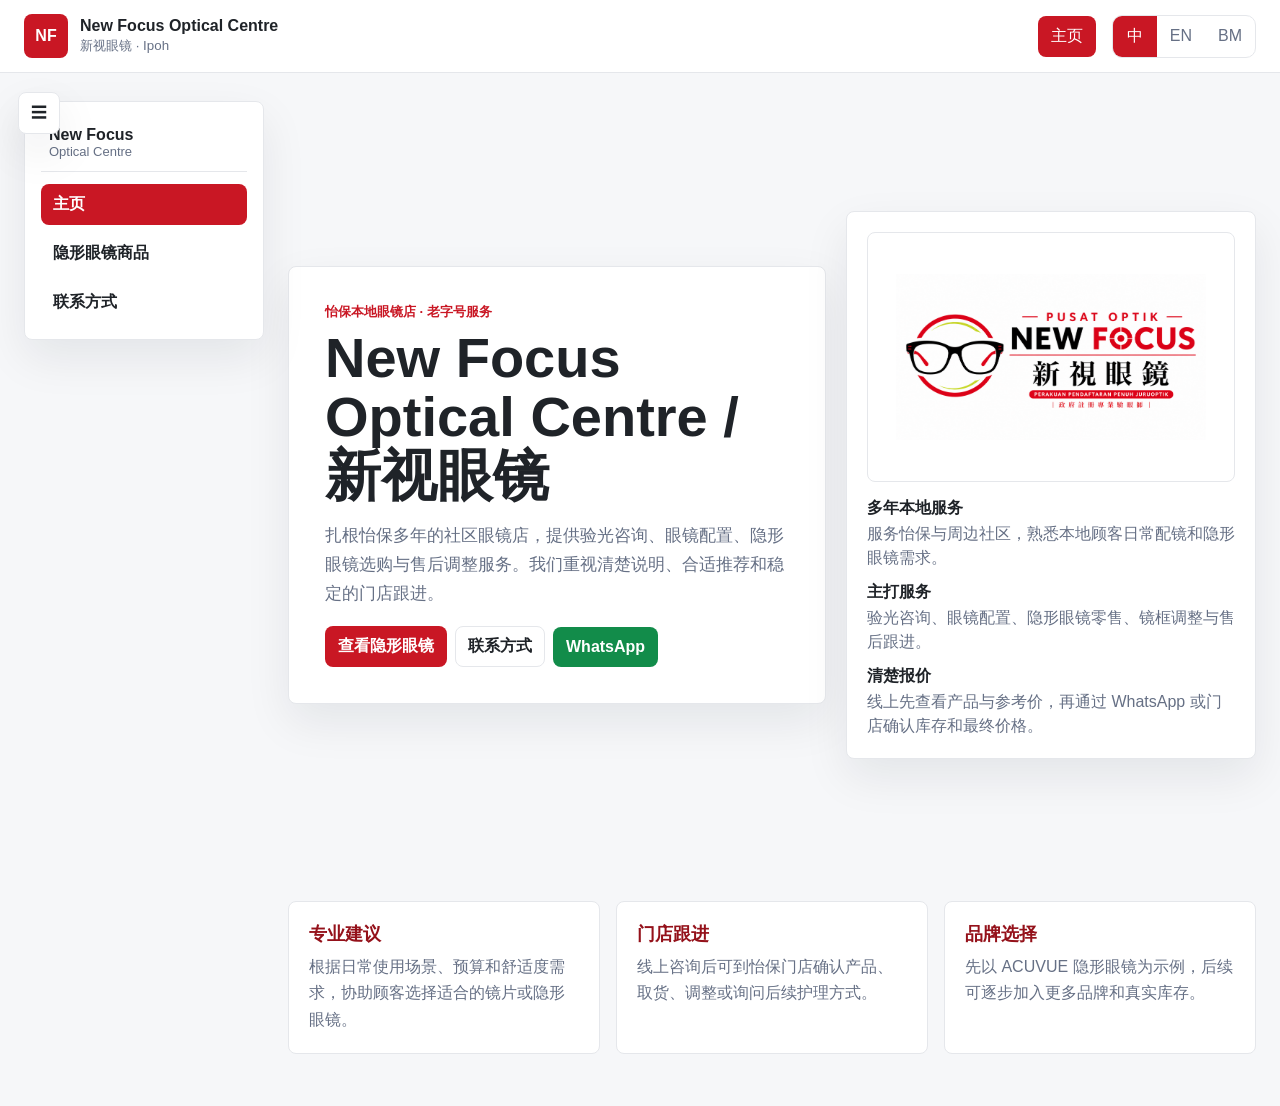
==== OpticalProject/index.html @ 11419d0b "Add files via upload" ====
﻿<!doctype html>
<html lang="zh-CN">
<head>
  <meta charset="utf-8">
  <meta name="viewport" content="width=device-width, initial-scale=1">
  <title>New Focus Optical Centre / 新视眼镜</title>
  <link rel="stylesheet" href="styles.css">
</head>
<body>
  <header class="app-header">
    <div class="header-inner">
      <a class="brand" href="#home">
        <span class="brand-mark">NF</span>
        <span><strong>New Focus Optical Centre</strong><small>新视眼镜 · Ipoh</small></span>
      </a>
      <nav class="main-nav"><a href="#home" data-view-link="store">主页</a></nav>
      <div class="language-switch">
        <button type="button" data-lang="zh">中</button>
        <button type="button" data-lang="en">EN</button>
        <button type="button" data-lang="ms">BM</button>
      </div>
    </div>
  </header>

  <main>
    <section class="view" id="view-store" data-view="store">
      <button class="side-toggle" type="button" id="sideToggle" aria-label="Toggle menu">☰</button>
      <div class="client-shell">
        <aside class="client-sidebar" id="clientSidebar">
          <div class="sidebar-title"><strong>New Focus</strong><span>Optical Centre</span></div>
          <a href="#home" data-client-nav="home" data-i18n="menuHome">主页</a>
          <a href="#contact-lenses" data-client-nav="contact-lenses" data-i18n="menuContactsLens">隐形眼镜商品</a>
          <a href="#contact" data-client-nav="contact" data-i18n="menuContact">联系方式</a>
        </aside>

        <div class="client-content">
          <section class="client-section active" id="home" data-client-section="home">
            <section class="hero-band home-hero">
              <div class="hero-copy">
                <p class="eyebrow" data-i18n="heroEyebrow">怡保本地眼镜店 · 老字号服务</p>
                <h1 data-i18n="heroTitle">New Focus Optical Centre / 新视眼镜</h1>
                <p data-i18n="heroText">扎根怡保多年的社区眼镜店，提供验光咨询、眼镜配置、隐形眼镜选购与售后调整服务。我们重视清楚说明、合适推荐和稳定的门店跟进。</p>
                <div class="hero-actions">
                  <a class="btn primary" href="#contact-lenses" data-i18n="browseProducts">查看隐形眼镜</a>
                  <a class="btn secondary" href="#contact" data-i18n="menuContact">联系方式</a>
                  <a class="btn whatsapp" href="https://wa.me/60125128668" target="_blank" rel="noreferrer">WhatsApp</a>
                </div>
              </div>
              <div class="store-panel logo-showcase">
                <div class="logo-frame"><img src="logo.png" alt="New Focus Optical Centre logo"></div>
                <dl>
                  <div><dt data-i18n="featureYears">多年本地服务</dt><dd data-i18n="featureYearsText">服务怡保与周边社区，熟悉本地顾客日常配镜和隐形眼镜需求。</dd></div>
                  <div><dt data-i18n="featureService">主打服务</dt><dd data-i18n="featureServiceText">验光咨询、眼镜配置、隐形眼镜零售、镜框调整与售后跟进。</dd></div>
                  <div><dt data-i18n="featureCare">清楚报价</dt><dd data-i18n="featureCareText">线上先查看产品与参考价，再通过 WhatsApp 或门店确认库存和最终价格。</dd></div>
                </dl>
              </div>
            </section>
            <section class="content-section feature-grid">
              <article class="card feature-card"><strong data-i18n="homeFeatureOne">专业建议</strong><p data-i18n="homeFeatureOneText">根据日常使用场景、预算和舒适度需求，协助顾客选择适合的镜片或隐形眼镜。</p></article>
              <article class="card feature-card"><strong data-i18n="homeFeatureTwo">门店跟进</strong><p data-i18n="homeFeatureTwoText">线上咨询后可到怡保门店确认产品、取货、调整或询问后续护理方式。</p></article>
              <article class="card feature-card"><strong data-i18n="homeFeatureThree">品牌选择</strong><p data-i18n="homeFeatureThreeText">先以 ACUVUE 隐形眼镜为示例，后续可逐步加入更多品牌和真实库存。</p></article>
            </section>
          </section>

          <section class="client-section" id="contact-lenses" data-client-section="contact-lenses">
            <section class="content-section">
              <div class="section-title-row">
                <div>
                  <p class="eyebrow" data-i18n="catalogEyebrow">隐形眼镜</p>
                  <h2 data-i18n="catalogTitle">按品牌与系列筛选</h2>
                  <p class="muted" data-i18n="catalogIntro">先选择品牌，再选择品牌内的系列或类别。当前示例品牌为 ACUVUE。</p>
                </div>
              </div>
              <div class="lens-controls card">
                <label><span data-i18n="brandLabel">品牌</span><select id="brandSelect"></select></label>
                <div>
                  <strong data-i18n="categoryLabel">Series / Categories</strong>
                  <div class="category-tabs" id="categoryTabs"></div>
                </div>
              </div>
              <div class="lens-section-list" id="lensSectionList"></div>
              <p class="price-note" data-i18n="priceNote">以上为建议零售价，并已包含 SST。请以 WhatsApp 或门店最终确认为准。</p>
            </section>
          </section>

          <section class="client-section" id="contact" data-client-section="contact">
            <section class="content-section contact-layout">
              <div class="card contact-card">
                <p class="eyebrow" data-i18n="contactEyebrow">联系方式</p>
                <h2>New Focus Optical Centre / 新视眼镜</h2>
                <dl>
                  <div><dt data-i18n="addressLabel">地址</dt><dd>261, Jalan Gunung Rapat, Taman Ipoh Jaya, 31350 Ipoh, Perak</dd></div>
                  <div><dt data-i18n="hoursLabel">营业时间</dt><dd>11:00 AM - 7:30 PM</dd></div>
                  <div><dt>WhatsApp</dt><dd>+60 12-512 8668</dd></div>
                </dl>
                <a class="btn whatsapp full" href="https://wa.me/60125128668" target="_blank" rel="noreferrer" data-i18n="contactWhatsapp">WhatsApp 咨询</a>
              </div>
              <div class="card contact-card quiet-map"><strong>Ipoh Jaya</strong><span>Taman Ipoh Jaya · Gunung Rapat</span></div>
            </section>
          </section>
        </div>
      </div>
    </section>

    <section class="view" id="view-admin-login" data-view="admin-login">
      <section class="login-layout">
        <form class="card login-card" id="adminLoginForm">
          <p class="eyebrow">管理员入口 / Admin Access</p>
          <h1>管理员登录</h1>
          <p class="muted">后台不会出现在客户导航里。请通过 <strong>/#admin</strong> 或 <strong>/#orders</strong> 进入。</p>
          <label><span>用户名 / Username</span><input name="username" autocomplete="username" required></label>
          <label><span>密码 / Password</span><input name="password" type="password" autocomplete="current-password" required></label>
          <button class="btn primary full" type="submit">登录 / Login</button>
          <p class="form-status login-error" id="adminLoginStatus"></p>
        </form>
      </section>
    </section>

    <section class="view" id="view-admin" data-view="admin">
      <section class="content-section admin-layout">
        <aside class="admin-sidebar card">
          <p class="eyebrow">管理员端 / Admin</p>
          <h1>隐形眼镜商品管理</h1>
          <p class="muted">这里先用浏览器本地储存模拟数据库。保存后客户页面会马上更新。</p>
          <div class="admin-stats" id="adminStats"></div>
          <div class="button-stack">
            <a class="btn secondary" href="#orders">订单管理 / Orders</a>
            <button class="btn secondary" type="button" data-admin-logout>退出登录 / Logout</button>
            <button class="btn primary" type="button" id="newProductBtn">新增商品</button>
            <button class="btn secondary" type="button" id="exportDataBtn">导出 JSON</button>
            <label class="btn secondary file-button"><span>导入 JSON</span><input id="importDataInput" type="file" accept="application/json"></label>
            <button class="btn danger" type="button" id="resetDataBtn">重置样本数据</button>
          </div>
        </aside>
        <div class="admin-main">
          <div class="card table-card">
            <div class="section-title-row compact"><div><p class="eyebrow">库存 / Inventory</p><h2>商品列表</h2></div></div>
            <div class="table-scroll"><table><thead><tr><th>Brand</th><th>Category</th><th>Product</th><th>Price</th><th>Status</th></tr></thead><tbody id="adminProductRows"></tbody></table></div>
          </div>
          <form class="card admin-form" id="productForm">
            <div class="section-title-row compact"><div><p class="eyebrow">编辑器 / Editor</p><h2>商品资料</h2></div><button class="btn danger subtle" type="button" id="deleteProductBtn">删除商品</button></div>
            <div class="form-grid three">
              <label><span>ID</span><input name="id" required></label>
              <label><span>Brand</span><input name="brand" required></label>
              <label><span>Category ID</span><input name="category" required></label>
              <label><span>中文分类</span><input name="categoryZh" required></label>
              <label><span>English Category</span><input name="categoryEn" required></label>
              <label><span>Kategori BM</span><input name="categoryMs" required></label>
              <label><span>类型 / Type</span><select name="type"><option value="standard">Standard lens</option><option value="color">Color lens</option></select></label>
              <label><span>Product Name 中文</span><input name="nameZh" required></label>
              <label><span>Product Name EN</span><input name="nameEn" required></label>
              <label><span>Nama Produk BM</span><input name="nameMs" required></label>
              <label><span>图片路径 / Image Path</span><input name="image" placeholder="images/product.jpg"></label>
              <label><span>上架</span><select name="active"><option value="true">Yes</option><option value="false">No</option></select></label>
            </div>
            <label class="wide-label"><span>中文描述</span><textarea name="summaryZh"></textarea></label>
            <label class="wide-label"><span>English Description</span><textarea name="summaryEn"></textarea></label>
            <label class="wide-label"><span>Malay Description</span><textarea name="summaryMs"></textarea></label>
            <label class="wide-label"><span>规格 JSON / Variants JSON</span><textarea name="variants" rows="10" spellcheck="false"></textarea></label>
            <label class="wide-label"><span>颜色 JSON / Colors JSON</span><textarea name="colors" rows="8" spellcheck="false"></textarea></label>
            <label class="wide-label"><span>Collections / Notes JSON</span><textarea name="notes" rows="4" spellcheck="false"></textarea></label>
            <div class="form-actions"><button class="btn primary" type="submit">保存商品</button><p class="form-status" id="adminFormStatus"></p></div>
          </form>
        </div>
      </section>
    </section>

    <section class="view" id="view-orders" data-view="orders">
      <section class="content-section">
        <div class="section-title-row"><div><p class="eyebrow">订单管理 / Orders</p><h1>本地模拟订单</h1><p class="muted">客户通过 WhatsApp 咨询前，可先在客户端生成本地询价记录。</p></div><div class="hero-actions"><a class="btn secondary" href="#admin">商品管理 / Products</a><button class="btn secondary" type="button" data-admin-logout>退出登录 / Logout</button><button class="btn secondary" id="clearOrdersBtn" type="button">清空模拟订单</button></div></div>
        <div class="order-board" id="orderBoard"></div>
      </section>
    </section>
  </main>

  <script src="js/data.js"></script>
  <script src="js/app.js"></script>
</body>
</html>
---- OpticalProject/styles.css ----
﻿:root{--red:#c91724;--red-dark:#94111a;--red-soft:#fff1f2;--ink:#1f2328;--muted:#667085;--line:#e5e7eb;--bg:#f6f7f9;--paper:#fff;--green:#128c4a;--shadow:0 18px 46px rgba(16,24,40,.08);font-family:"Microsoft YaHei","PingFang SC",Arial,sans-serif}*{box-sizing:border-box}html{scroll-behavior:smooth}body{margin:0;background:var(--bg);color:var(--ink)}a{color:inherit}button,input,select,textarea{font:inherit}textarea{min-height:92px;resize:vertical}.app-header{position:sticky;top:0;z-index:30;background:rgba(255,255,255,.94);border-bottom:1px solid var(--line);backdrop-filter:blur(14px)}.header-inner{max-width:1280px;min-height:72px;margin:0 auto;padding:0 24px;display:grid;grid-template-columns:minmax(260px,1fr) auto auto;gap:16px;align-items:center}.brand{display:inline-flex;align-items:center;gap:12px;text-decoration:none;min-width:0}.brand-mark{width:44px;height:44px;border-radius:8px;display:grid;place-items:center;background:var(--red);color:#fff;font-weight:900}.brand strong,.brand small{display:block}.brand strong{line-height:1.1}.brand small{margin-top:3px;color:var(--muted)}.main-nav,.language-switch,.hero-actions,.catalog-tools,.form-actions{display:flex;align-items:center;gap:8px}.main-nav a,.language-switch button,.btn{min-height:40px;border-radius:8px;border:1px solid transparent;text-decoration:none;padding:9px 12px;cursor:pointer;background:transparent;color:var(--muted)}.main-nav a.active,.language-switch button.active{background:var(--red);color:#fff}.main-nav a:hover,.language-switch button:hover,.btn.secondary:hover{background:var(--red-soft);color:var(--red-dark)}.language-switch{border:1px solid var(--line);border-radius:10px;overflow:hidden;gap:0;background:#fff}.language-switch button{border-radius:0;min-width:44px}main{max-width:1280px;margin:0 auto;padding:0 24px 52px}.view{display:none}.view.active{display:block}.side-toggle{position:fixed;left:18px;top:92px;z-index:26;width:42px;height:42px;border:1px solid var(--line);border-radius:8px;background:#fff;color:var(--ink);box-shadow:var(--shadow);cursor:pointer}.client-shell{display:grid;grid-template-columns:240px minmax(0,1fr);gap:24px;align-items:start}.client-sidebar{position:sticky;top:92px;margin-top:28px;background:#fff;border:1px solid var(--line);border-radius:8px;box-shadow:var(--shadow);padding:16px;display:grid;gap:8px;transition:transform .18s,opacity .18s}.client-sidebar.collapsed{transform:translateX(-112%);opacity:0;pointer-events:none}.sidebar-title{padding:8px 8px 12px;border-bottom:1px solid var(--line);margin-bottom:4px}.sidebar-title strong,.sidebar-title span{display:block}.sidebar-title span{color:var(--muted);font-size:13px}.client-sidebar a{padding:10px 12px;border-radius:8px;text-decoration:none;color:var(--ink);font-weight:800}.client-sidebar a:hover{background:var(--red-soft);color:var(--red-dark)}.client-content{min-width:0}.hero-band{display:grid;grid-template-columns:minmax(0,1fr) 410px;gap:20px;align-items:stretch;margin-top:28px}.hero-copy,.card,.store-panel{background:var(--paper);border:1px solid var(--line);border-radius:8px;box-shadow:var(--shadow)}.hero-copy{padding:36px}.eyebrow{margin:0 0 8px;color:var(--red);font-weight:900;font-size:13px;text-transform:uppercase;letter-spacing:0}h1,h2,h3{letter-spacing:0}h1{margin:0 0 14px;font-size:clamp(34px,4.6vw,56px);line-height:1.05}h2{margin:0;font-size:24px;line-height:1.22}h3{margin:0}.hero-copy p:not(.eyebrow),.muted{color:var(--muted)}.hero-copy p:not(.eyebrow){max-width:680px;font-size:17px;line-height:1.7}.btn{display:inline-flex;align-items:center;justify-content:center;font-weight:800}.btn.primary{background:var(--red);color:#fff}.btn.whatsapp,.whatsapp{background:var(--green);color:#fff}.btn.secondary{border-color:var(--line);background:#fff;color:var(--ink)}.btn.danger{background:#fff5f5;color:var(--red-dark);border-color:#fecdd3}.btn.subtle{box-shadow:none}.btn.full{width:100%;margin-top:14px}.store-panel{padding:20px;display:grid;gap:16px}.lens-packshot{min-height:230px;border-radius:8px;padding:24px;display:grid;align-content:end;background:linear-gradient(135deg,rgba(148,17,26,.96),rgba(201,23,36,.9)),radial-gradient(circle at 75% 20%,rgba(255,255,255,.55) 0 58px,transparent 60px),linear-gradient(90deg,rgba(255,255,255,.12),transparent);color:#fff;position:relative;overflow:hidden}.lens-packshot:before{content:"";position:absolute;right:28px;top:28px;width:120px;height:120px;border:16px solid rgba(255,255,255,.72);border-radius:50%;box-shadow:0 0 0 28px rgba(255,255,255,.14)}.lens-packshot span,.lens-packshot strong,.lens-packshot small{position:relative;z-index:1;display:block}.lens-packshot span{font-size:13px;font-weight:900;letter-spacing:0}.lens-packshot strong{font-size:30px}.lens-packshot small{color:rgba(255,255,255,.84)}dl{margin:0;display:grid;gap:12px}dt{font-weight:900}dd{margin:3px 0 0;color:var(--muted);line-height:1.5}.content-section{margin-top:32px}.section-title-row{display:flex;justify-content:space-between;align-items:end;gap:16px;margin-bottom:16px}.section-title-row.compact{margin-bottom:12px}.lens-controls{padding:18px;display:grid;grid-template-columns:260px minmax(0,1fr);gap:18px;align-items:end;margin-bottom:18px}.lens-controls label{display:grid;gap:7px;color:var(--muted);font-size:13px;font-weight:800}.lens-controls select,label input,label select,label textarea{border:1px solid var(--line);border-radius:8px;background:#fff;min-height:42px;padding:10px 12px;min-width:0}.category-tabs{display:flex;flex-wrap:wrap;gap:8px;margin-top:8px}.category-tabs button{border:1px solid var(--line);background:#fff;border-radius:8px;padding:10px 12px;cursor:pointer;font-weight:900}.category-tabs button.active{background:var(--red);color:#fff;border-color:var(--red)}.lens-section-list{display:grid;gap:18px}.lens-price-section{padding:20px;box-shadow:none}.lens-price-section h2{margin-bottom:12px}.collection-note{border-left:4px solid var(--red);background:var(--red-soft);padding:12px 14px;border-radius:8px;margin-bottom:12px;color:var(--ink);line-height:1.7}.collection-note p{margin:0 0 10px}.collection-note p:last-child{margin-bottom:0}.table-scroll{overflow-x:auto}.price-table,table{width:100%;border-collapse:collapse;font-size:15px}th,td{border-bottom:1px solid var(--line);padding:13px 10px;text-align:left;vertical-align:top}th{color:var(--red-dark);background:var(--red-soft);font-weight:900}.price-table td strong{display:block}.price-table td small{display:block;color:var(--muted);margin-top:4px}.price-note{font-weight:900;margin:18px 0;color:var(--ink)}.contact-layout{display:grid;grid-template-columns:minmax(0,1fr) 360px;gap:18px}.contact-card{padding:22px}.quiet-map{min-height:240px;display:grid;align-content:end;background:linear-gradient(135deg,#fff,#fff4f5);color:var(--red-dark)}.quiet-map strong{font-size:30px}.quiet-map span{color:var(--muted)}
.login-layout{min-height:calc(100vh - 128px);display:grid;place-items:center;padding:36px 0}.login-card{width:min(460px,100%);padding:28px;display:grid;gap:14px}.login-card h1{font-size:34px;margin-bottom:0}.login-card p{margin:0}.login-error{color:var(--red-dark)}.admin-layout{display:grid;grid-template-columns:310px minmax(0,1fr);gap:18px;align-items:start;margin-top:28px}.admin-sidebar{position:sticky;top:92px;padding:20px}.admin-stats{display:grid;grid-template-columns:1fr 1fr;gap:10px;margin:16px 0}.stat{border:1px solid var(--line);border-radius:8px;padding:12px;background:#fbfbfc}.stat strong{display:block;font-size:22px}.stat span{color:var(--muted);font-size:13px}.button-stack{display:grid;gap:8px}.file-button input{display:none}.admin-main{display:grid;gap:18px}.table-card,.admin-form{padding:20px}tbody tr{cursor:pointer}tbody tr:hover,tbody tr.active{background:#fff8f8}.badge{display:inline-flex;align-items:center;min-height:24px;border-radius:999px;padding:2px 9px;font-size:12px;font-weight:900;background:#ecfdf3;color:#087443}.badge.inactive{background:#f2f4f7;color:#475467}.form-grid{display:grid;grid-template-columns:1fr 1fr;gap:12px}.form-grid.three{grid-template-columns:repeat(3,minmax(0,1fr))}label{display:grid;gap:6px;color:var(--muted);font-size:13px;font-weight:700}label span{color:var(--ink)}.wide-label{margin-top:12px}.form-status{min-height:22px;margin:10px 0 0;color:var(--green);font-weight:800}.order-board{display:grid;gap:12px}.order-card{padding:18px;border:1px solid var(--line);border-radius:8px;background:#fff;display:grid;grid-template-columns:1fr auto;gap:14px;box-shadow:var(--shadow)}.order-card h3{margin-bottom:5px}.order-card p{margin:4px 0;color:var(--muted)}.order-actions{display:grid;gap:8px;align-content:start;min-width:160px}.empty-state{border:1px dashed #cbd5e1;border-radius:8px;padding:28px;background:#fff;text-align:center}.empty-state p{margin-bottom:0;color:var(--muted)}.hero-actions{display:flex;gap:8px;align-items:center;flex-wrap:wrap}
@media (max-width:980px){.header-inner{grid-template-columns:1fr;padding:12px 16px}.main-nav{display:none}main{padding:0 16px 42px}.client-shell{grid-template-columns:1fr}.client-sidebar{position:fixed;left:16px;top:86px;width:min(260px,calc(100vw - 32px));z-index:25;margin-top:0}.client-sidebar.collapsed{transform:translateX(-115%)}.hero-band,.contact-layout,.admin-layout{grid-template-columns:1fr}.lens-controls{grid-template-columns:1fr}.admin-sidebar{position:static}.form-grid,.form-grid.three{grid-template-columns:1fr}.section-title-row{align-items:start;flex-direction:column}.hero-copy{padding:24px}.order-card{grid-template-columns:1fr}}

.client-section{display:none}.client-section.active{display:block}.client-sidebar a.active{background:var(--red);color:#fff}.logo-showcase{align-content:start}.logo-frame{min-height:250px;border:1px solid var(--line);border-radius:8px;background:#fff;display:grid;place-items:center;padding:28px}.logo-frame img{max-width:100%;max-height:220px;object-fit:contain}.feature-grid{display:grid;grid-template-columns:repeat(3,minmax(0,1fr));gap:16px}.feature-card{padding:20px;box-shadow:none}.feature-card strong{display:block;color:var(--red-dark);font-size:18px;margin-bottom:8px}.feature-card p{margin:0;color:var(--muted);line-height:1.65}.home-hero{min-height:calc(100vh - 132px);align-items:center}.home-hero .hero-copy,.home-hero .store-panel{align-self:center}
@media (max-width:980px){.feature-grid{grid-template-columns:1fr}.home-hero{min-height:auto}.logo-frame{min-height:190px}.logo-frame img{max-height:170px}}

/* Contact lens product cards and option detail view */
.lens-product-section {
  margin-top: 22px;
}

.lens-section-heading {
  display: flex;
  align-items: end;
  justify-content: space-between;
  gap: 16px;
  margin-bottom: 12px;
}

.lens-section-heading h3 {
  margin: 0;
  font-size: 1.15rem;
}

.lens-section-heading span {
  color: var(--muted);
  font-size: .9rem;
}

.lens-card-row {
  display: flex;
  gap: 14px;
  overflow-x: auto;
  padding: 2px 2px 14px;
  scroll-snap-type: x proximity;
}

.lens-product-card {
  flex: 0 0 292px;
  min-height: 420px;
  display: flex;
  flex-direction: column;
  align-items: stretch;
  gap: 10px;
  text-align: left;
  border: 1px solid var(--line);
  border-radius: 8px;
  background: var(--paper);
  color: var(--ink);
  padding: 14px;
  cursor: pointer;
  scroll-snap-align: start;
  transition: border-color .18s ease, box-shadow .18s ease, transform .18s ease;
}

.lens-product-card:hover,
.lens-product-card.active {
  border-color: var(--red);
  box-shadow: 0 12px 32px rgba(180, 24, 24, .12);
  transform: translateY(-2px);
}

.product-image-slot {
  width: 100%;
  aspect-ratio: 4 / 3;
  border: 1px dashed rgba(180, 24, 24, .35);
  border-radius: 8px;
  background: linear-gradient(135deg, #fff, #fff5f5);
  display: grid;
  place-items: center;
  color: var(--muted);
  font-size: .9rem;
  overflow: hidden;
}

.product-image-slot.has-image {
  border-style: solid;
  background: #fff;
}

.product-image-slot img {
  width: 100%;
  height: 100%;
  object-fit: contain;
}

.product-category-pill {
  display: inline-flex;
  align-self: flex-start;
  border: 1px solid rgba(180, 24, 24, .22);
  color: var(--red);
  background: #fff7f7;
  border-radius: 999px;
  padding: 4px 9px;
  font-size: .78rem;
  line-height: 1.2;
}

.lens-product-card strong {
  font-size: 1rem;
  line-height: 1.35;
}

.lens-product-card p {
  min-height: 68px;
  margin: 0;
  color: var(--muted);
  line-height: 1.55;
  font-size: .9rem;
}

.product-card-meta {
  color: var(--ink);
  font-size: .88rem;
}

.product-card-price {
  margin-top: auto;
  color: var(--red);
  font-weight: 800;
}

.btn.mini {
  width: fit-content;
  min-height: 34px;
  padding: 7px 10px;
  font-size: .86rem;
}

.lens-detail-panel {
  display: grid;
  grid-template-columns: minmax(220px, 340px) minmax(0, 1fr);
  gap: 24px;
  border: 1px solid var(--line);
  border-radius: 8px;
  background: #fff;
  padding: 18px;
  margin: 20px 0 24px;
  box-shadow: 0 16px 42px rgba(17, 24, 39, .08);
}

.detail-media .product-image-slot {
  aspect-ratio: 1 / 1;
}

.detail-content {
  min-width: 0;
}

.detail-title-row {
  display: flex;
  align-items: flex-start;
  justify-content: space-between;
  gap: 16px;
}

.detail-title-row h3 {
  margin: 4px 0 0;
  font-size: 1.45rem;
}

.icon-close {
  width: 34px;
  height: 34px;
  border: 1px solid var(--line);
  border-radius: 50%;
  background: #fff;
  cursor: pointer;
  color: var(--muted);
  font-size: 1.1rem;
}

.detail-summary,
.detail-notes,
.microcopy,
.selected-line {
  color: var(--muted);
  line-height: 1.55;
}

.detail-notes {
  border-left: 3px solid rgba(180, 24, 24, .25);
  padding-left: 10px;
  font-size: .92rem;
}

.detail-option-block {
  margin-top: 18px;
}

.detail-option-block > strong {
  display: block;
  margin-bottom: 10px;
}

.option-grid,
.color-options {
  display: flex;
  flex-wrap: wrap;
  gap: 10px;
}

.option-pill,
.color-option {
  border: 1px solid var(--line);
  border-radius: 8px;
  background: #fff;
  color: var(--ink);
  padding: 10px 12px;
  cursor: pointer;
}

.option-pill {
  display: flex;
  flex-direction: column;
  gap: 4px;
  min-width: 168px;
  text-align: left;
}

.option-pill b {
  color: var(--red);
}

.option-pill.active,
.color-option.active {
  border-color: var(--red);
  background: #fff5f5;
  box-shadow: inset 0 0 0 1px var(--red);
}

.color-group {
  margin-top: 10px;
}

.color-group > span {
  display: block;
  color: var(--muted);
  font-size: .86rem;
  margin-bottom: 8px;
}

.color-option {
  display: inline-flex;
  align-items: center;
  gap: 8px;
  font-size: .9rem;
}

.color-option i {
  width: 18px;
  height: 18px;
  border-radius: 50%;
  border: 1px solid rgba(0, 0, 0, .16);
}

.price-summary {
  margin-top: 20px;
  border-radius: 8px;
  background: #1f2937;
  color: #fff;
  padding: 16px;
}

.price-summary dl {
  display: grid;
  grid-template-columns: repeat(2, minmax(0, 1fr));
  gap: 10px 18px;
  margin: 12px 0 16px;
}

.price-summary dt {
  color: rgba(255, 255, 255, .68);
  font-size: .8rem;
}

.price-summary dd {
  margin: 3px 0 0;
  font-weight: 700;
}

.admin-form textarea[name="variants"],
.admin-form textarea[name="colors"],
.admin-form textarea[name="notes"] {
  font-family: Consolas, Monaco, monospace;
  font-size: .86rem;
  line-height: 1.45;
}

@media (max-width: 780px) {
  .lens-product-card {
    flex-basis: 82vw;
  }

  .lens-detail-panel {
    grid-template-columns: 1fr;
  }

  .price-summary dl {
    grid-template-columns: 1fr;
  }
}


.admin-stats > div {
  border: 1px solid var(--line);
  border-radius: 8px;
  padding: 12px;
  background: #fbfbfc;
}

.admin-stats > div strong,
.admin-product-count strong {
  display: block;
  font-size: 22px;
}

.admin-stats > div span {
  color: var(--muted);
  font-size: 13px;
}

tbody tr.selected {
  background: #fff8f8;
}

/* Sidebar collapse behavior */
.client-shell.sidebar-collapsed {
  grid-template-columns: minmax(0, 1fr);
}

.client-shell.sidebar-collapsed .client-sidebar {
  display: none;
}

.side-toggle[aria-expanded="false"] {
  background: var(--red);
  color: #fff;
  border-color: var(--red);
}

@media (max-width: 980px) {
  .client-sidebar.collapsed {
    display: grid;
    transform: translateX(-115%);
    opacity: 0;
    pointer-events: none;
  }

  .client-shell.sidebar-collapsed {
    grid-template-columns: 1fr;
  }
}

/* Client mobile first pass */
@media (max-width: 980px) {
  .side-toggle {
    top: 82px;
    left: 14px;
  }

  .client-shell {
    display: block;
  }

  .client-shell:not(.sidebar-collapsed)::before {
    content: "";
    position: fixed;
    inset: 0;
    z-index: 24;
    background: rgba(17, 24, 39, .34);
  }

  .client-shell .client-sidebar {
    position: fixed;
    top: 76px;
    left: 14px;
    z-index: 25;
    width: min(292px, calc(100vw - 28px));
    max-height: calc(100vh - 96px);
    overflow-y: auto;
    margin-top: 0;
    transform: translateX(0);
    opacity: 1;
  }

  .client-shell.sidebar-collapsed .client-sidebar,
  .client-sidebar.collapsed {
    display: grid;
    transform: translateX(-118%);
    opacity: 0;
    pointer-events: none;
  }

  .client-content {
    width: 100%;
  }

  .home-hero {
    gap: 14px;
    margin-top: 22px;
  }

  .home-hero .hero-copy {
    padding: 22px 18px;
  }

  .home-hero h1 {
    font-size: 31px;
    line-height: 1.08;
  }

  .home-hero .hero-copy p:not(.eyebrow) {
    font-size: 15px;
    line-height: 1.58;
  }

  .logo-showcase {
    padding: 14px;
  }

  .logo-frame {
    min-height: 150px;
    padding: 16px;
  }

  .logo-frame img {
    max-height: 128px;
  }

  .feature-grid {
    gap: 12px;
  }

  .feature-card {
    padding: 16px;
  }

  .content-section {
    margin-top: 24px;
  }

  .lens-card-row {
    display: grid;
    grid-template-columns: 1fr;
    overflow: visible;
    gap: 14px;
    padding: 0;
  }

  .lens-product-card {
    width: 100%;
    min-height: 0;
    flex: none;
    padding: 14px;
  }

  .lens-product-card p {
    min-height: 0;
  }

  .product-image-slot {
    aspect-ratio: 4 / 3;
  }

  .lens-detail-panel {
    grid-template-columns: 1fr;
    gap: 16px;
    padding: 14px;
  }

  .detail-title-row h3 {
    font-size: 1.25rem;
  }

  .option-grid,
  .color-options {
    gap: 8px;
  }

  .option-pill {
    width: 100%;
    min-width: 0;
  }

  .color-option {
    flex: 1 1 calc(50% - 8px);
    justify-content: flex-start;
    min-height: 42px;
  }
}

@media (max-width: 560px) {
  .header-inner {
    gap: 10px;
  }

  .brand-mark {
    width: 38px;
    height: 38px;
  }

  .brand strong {
    font-size: 14px;
  }

  .brand small {
    font-size: 12px;
  }

  main {
    padding: 0 12px 34px;
  }

  .hero-actions .btn {
    flex: 1 1 100%;
  }

  .section-title-row h2 {
    font-size: 21px;
  }

  .lens-controls {
    padding: 14px;
  }

  .category-tabs button {
    flex: 1 1 100%;
  }

  .price-summary {
    padding: 14px;
  }
}
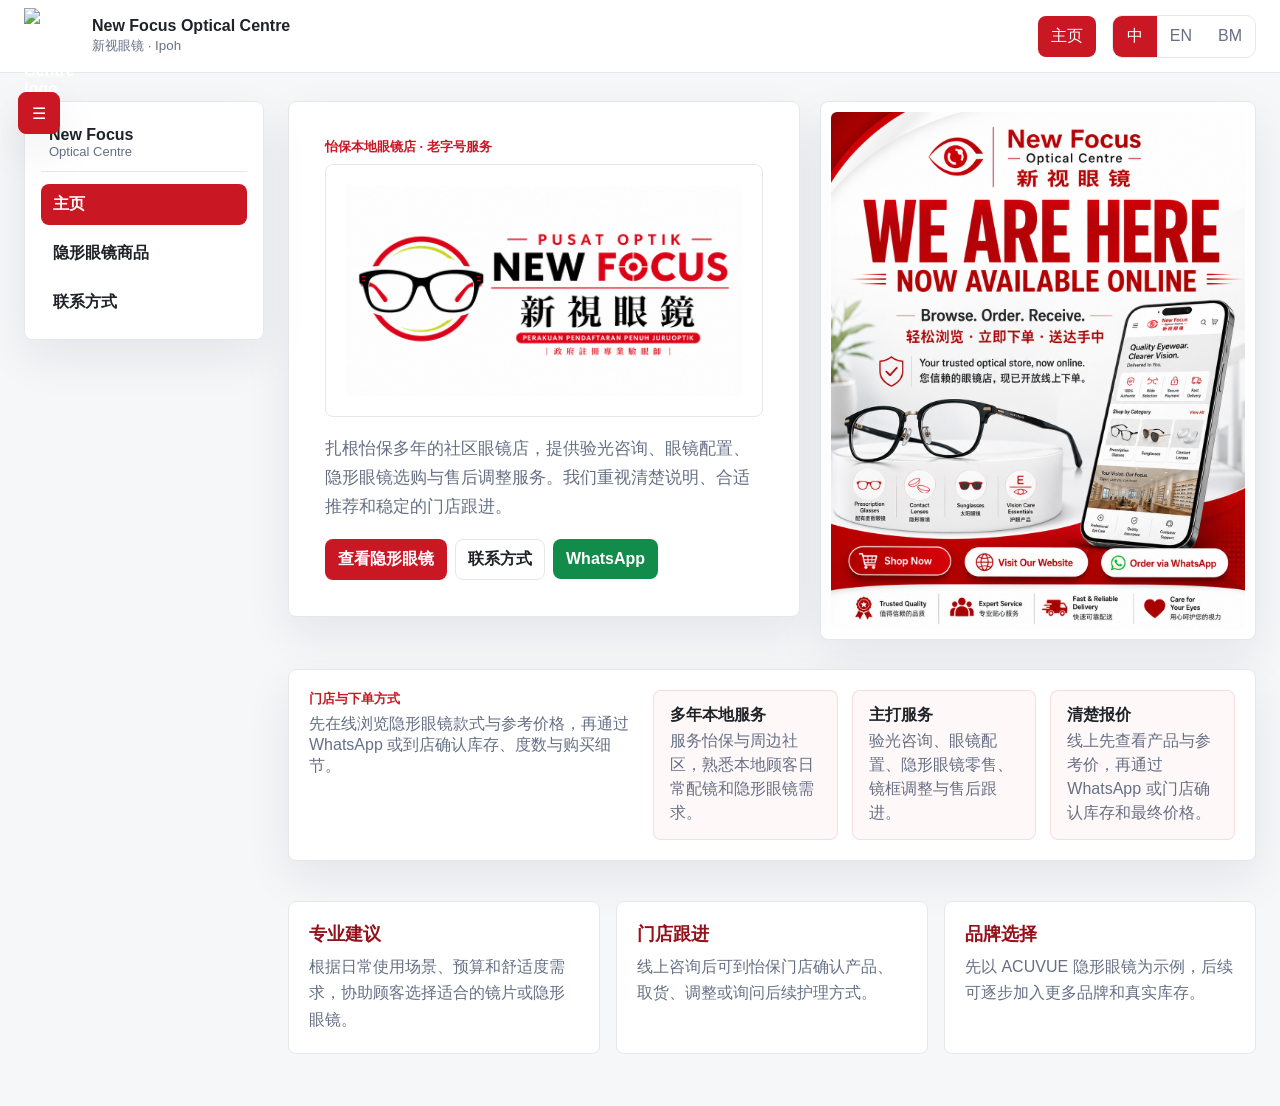
==== commit 410e1dfb: "Add files via upload" ====
--- a/OpticalProject/index.html
+++ b/OpticalProject/index.html
@@ -1,5 +1,5 @@
 ﻿<!doctype html>
-<html lang="zh-CN">
+<html lang="en">
 <head>
   <meta charset="utf-8">
   <meta name="viewport" content="width=device-width, initial-scale=1">
@@ -10,21 +10,23 @@
   <header class="app-header">
     <div class="header-inner">
       <a class="brand" href="#home">
-        <span class="brand-mark">NF</span>
+        <span class="brand-mark"><img src="assets/header-logo.png" alt="New Focus Optical Centre logo"></span>
         <span><strong>New Focus Optical Centre</strong><small>新视眼镜 · Ipoh</small></span>
       </a>
       <nav class="main-nav"><a href="#home" data-view-link="store">主页</a></nav>
-      <div class="language-switch">
-        <button type="button" data-lang="zh">中</button>
-        <button type="button" data-lang="en">EN</button>
-        <button type="button" data-lang="ms">BM</button>
+      <div class="header-actions">
+        <div class="language-switch">
+          <button type="button" data-lang="zh">中</button>
+          <button type="button" data-lang="en">EN</button>
+          <button type="button" data-lang="ms">BM</button>
+        </div>
+        <button class="side-toggle" type="button" id="sideToggle" aria-label="Toggle menu" aria-expanded="true">☰</button>
       </div>
     </div>
   </header>
 
   <main>
     <section class="view" id="view-store" data-view="store">
-      <button class="side-toggle" type="button" id="sideToggle" aria-label="Toggle menu">☰</button>
       <div class="client-shell">
         <aside class="client-sidebar" id="clientSidebar">
           <div class="sidebar-title"><strong>New Focus</strong><span>Optical Centre</span></div>
@@ -36,29 +38,36 @@
         <div class="client-content">
           <section class="client-section active" id="home" data-client-section="home">
             <section class="hero-band home-hero">
+              <div class="card hero-poster">
+                <img src="pic/advertisement.png" alt="New Focus Optical Centre advertisement">
+              </div>
               <div class="hero-copy">
                 <p class="eyebrow" data-i18n="heroEyebrow">怡保本地眼镜店 · 老字号服务</p>
-                <h1 data-i18n="heroTitle">New Focus Optical Centre / 新视眼镜</h1>
-                <p data-i18n="heroText">扎根怡保多年的社区眼镜店，提供验光咨询、眼镜配置、隐形眼镜选购与售后调整服务。我们重视清楚说明、合适推荐和稳定的门店跟进。</p>
+                <h1 class="sr-only" data-i18n="heroTitle">New Focus Optical Centre / 新视眼镜</h1>
+                <div class="hero-signboard-frame"><img src="pic/logo.png" alt="New Focus Optical Centre / 新视眼镜"></div>
+                <p data-i18n="heroText">新视眼镜是扎根怡保多年的社区眼镜店。目前网站线上提供隐形眼镜款式浏览、参考价格与 WhatsApp 下单咨询；如需眼镜、验光或其他商品，欢迎通过 WhatsApp 联系或直接到店了解。</p>
                 <div class="hero-actions">
                   <a class="btn primary" href="#contact-lenses" data-i18n="browseProducts">查看隐形眼镜</a>
                   <a class="btn secondary" href="#contact" data-i18n="menuContact">联系方式</a>
                   <a class="btn whatsapp" href="https://wa.me/60125128668" target="_blank" rel="noreferrer">WhatsApp</a>
                 </div>
               </div>
-              <div class="store-panel logo-showcase">
-                <div class="logo-frame"><img src="logo.png" alt="New Focus Optical Centre logo"></div>
+              <div class="store-panel logo-showcase hero-info-panel">
+                <div class="store-panel-header">
+                  <p class="eyebrow" data-i18n="heroPanelTitle">门店与下单方式</p>
+                  <p class="muted" data-i18n="heroPanelText">先在线浏览隐形眼镜款式与参考价格，再通过 WhatsApp 或到店确认库存、度数与购买细节。</p>
+                </div>
                 <dl>
-                  <div><dt data-i18n="featureYears">多年本地服务</dt><dd data-i18n="featureYearsText">服务怡保与周边社区，熟悉本地顾客日常配镜和隐形眼镜需求。</dd></div>
-                  <div><dt data-i18n="featureService">主打服务</dt><dd data-i18n="featureServiceText">验光咨询、眼镜配置、隐形眼镜零售、镜框调整与售后跟进。</dd></div>
-                  <div><dt data-i18n="featureCare">清楚报价</dt><dd data-i18n="featureCareText">线上先查看产品与参考价，再通过 WhatsApp 或门店确认库存和最终价格。</dd></div>
+                  <div><dt data-i18n="featureYears">多年本地服务</dt><dd data-i18n="featureYearsText">服务怡保与周边社区，熟悉本地顾客日常隐形眼镜与配镜需求。</dd></div>
+                  <div><dt data-i18n="featureService">线上选购为主</dt><dd data-i18n="featureServiceText">目前网站以隐形眼镜浏览、选购与咨询为主，其他眼镜商品欢迎 WhatsApp 或到店了解。</dd></div>
+                  <div><dt data-i18n="featureCare">清楚报价</dt><dd data-i18n="featureCareText">先在线查看系列与参考价，再通过 WhatsApp 或门店确认库存、度数与最终价格。</dd></div>
                 </dl>
               </div>
             </section>
             <section class="content-section feature-grid">
-              <article class="card feature-card"><strong data-i18n="homeFeatureOne">专业建议</strong><p data-i18n="homeFeatureOneText">根据日常使用场景、预算和舒适度需求，协助顾客选择适合的镜片或隐形眼镜。</p></article>
+              <article class="card feature-card"><strong data-i18n="homeFeatureOne">专业建议</strong><p data-i18n="homeFeatureOneText">可按度数、配戴频率、舒适度和预算，协助顾客选择更合适的隐形眼镜。</p></article>
               <article class="card feature-card"><strong data-i18n="homeFeatureTwo">门店跟进</strong><p data-i18n="homeFeatureTwoText">线上咨询后可到怡保门店确认产品、取货、调整或询问后续护理方式。</p></article>
-              <article class="card feature-card"><strong data-i18n="homeFeatureThree">品牌选择</strong><p data-i18n="homeFeatureThreeText">先以 ACUVUE 隐形眼镜为示例，后续可逐步加入更多品牌和真实库存。</p></article>
+              <article class="card feature-card"><strong data-i18n="homeFeatureThree">品牌与系列</strong><p data-i18n="homeFeatureThreeText">目前已收录 ACUVUE 与 Bausch & Lomb 隐形眼镜，并可按品牌、系列与类别快速筛选。</p></article>
             </section>
           </section>
 
@@ -68,16 +77,23 @@
                 <div>
                   <p class="eyebrow" data-i18n="catalogEyebrow">隐形眼镜</p>
                   <h2 data-i18n="catalogTitle">按品牌与系列筛选</h2>
-                  <p class="muted" data-i18n="catalogIntro">先选择品牌，再选择品牌内的系列或类别。当前示例品牌为 ACUVUE。</p>
+                  <p class="muted" data-i18n="catalogIntro">先选择品牌，再选择品牌内的系列与类别。</p>
                 </div>
               </div>
               <div class="lens-controls card">
-                <label><span data-i18n="brandLabel">品牌</span><select id="brandSelect"></select></label>
-                <div>
-                  <strong data-i18n="categoryLabel">Series / Categories</strong>
+                <div class="filter-row filter-row-primary">
+                  <label class="filter-field filter-brand-field"><span data-i18n="brandLabel">品牌</span><select id="brandSelect"></select></label>
+                  <div class="filter-group filter-series-group">
+                    <strong data-i18n="seriesLabel">系列</strong>
+                    <div class="category-tabs" id="seriesTabs"></div>
+                  </div>
+                </div>
+                <div class="filter-group filter-category-group">
+                  <strong data-i18n="categoryLabel">类别</strong>
                   <div class="category-tabs" id="categoryTabs"></div>
                 </div>
               </div>
+              <div id="seriesGuidePanel"></div>
               <div class="lens-section-list" id="lensSectionList"></div>
               <p class="price-note" data-i18n="priceNote">以上为建议零售价，并已包含 SST。请以 WhatsApp 或门店最终确认为准。</p>
             </section>
@@ -85,7 +101,7 @@
 
           <section class="client-section" id="contact" data-client-section="contact">
             <section class="content-section contact-layout">
-              <div class="card contact-card">
+              <div class="card contact-card contact-info-card">
                 <p class="eyebrow" data-i18n="contactEyebrow">联系方式</p>
                 <h2>New Focus Optical Centre / 新视眼镜</h2>
                 <dl>
@@ -93,9 +109,13 @@
                   <div><dt data-i18n="hoursLabel">营业时间</dt><dd>11:00 AM - 7:30 PM</dd></div>
                   <div><dt>WhatsApp</dt><dd>+60 12-512 8668</dd></div>
                 </dl>
-                <a class="btn whatsapp full" href="https://wa.me/60125128668" target="_blank" rel="noreferrer" data-i18n="contactWhatsapp">WhatsApp 咨询</a>
-              </div>
-              <div class="card contact-card quiet-map"><strong>Ipoh Jaya</strong><span>Taman Ipoh Jaya · Gunung Rapat</span></div>
+                <a class="btn whatsapp full" href="https://wa.me/60125128668" target="_blank" rel="noreferrer" data-i18n="contactWhatsapp">立即通过 WhatsApp 下单</a>
+                <a class="btn secondary full" href="https://www.google.com/maps/dir/?api=1&destination=New%20Focus%20Optical%20Centre%2C%20261%2C%20Jalan%20Gunung%20Rapat%2C%20Taman%20Ipoh%20Jaya%2C%2031350%20Ipoh%2C%20Perak&travelmode=driving" target="_blank" rel="noreferrer" data-i18n="contactMaps">使用 Google Maps 导航</a>
+              </div>
+              <div class="card contact-card quiet-map shop-photo-card contact-photo-card">
+                <img src="pic/Shop.png" alt="New Focus Optical Centre storefront">
+                <div class="shop-photo-caption"><strong>Ipoh Jaya</strong><span>Taman Ipoh Jaya · Gunung Rapat</span></div>
+              </div>
             </section>
           </section>
         </div>
@@ -135,13 +155,14 @@
         <div class="admin-main">
           <div class="card table-card">
             <div class="section-title-row compact"><div><p class="eyebrow">库存 / Inventory</p><h2>商品列表</h2></div></div>
-            <div class="table-scroll"><table><thead><tr><th>Brand</th><th>Category</th><th>Product</th><th>Price</th><th>Status</th></tr></thead><tbody id="adminProductRows"></tbody></table></div>
+            <div class="table-scroll"><table><thead><tr><th>Brand</th><th>Series</th><th>Category</th><th>Product</th><th>Price</th><th>Status</th></tr></thead><tbody id="adminProductRows"></tbody></table></div>
           </div>
           <form class="card admin-form" id="productForm">
             <div class="section-title-row compact"><div><p class="eyebrow">编辑器 / Editor</p><h2>商品资料</h2></div><button class="btn danger subtle" type="button" id="deleteProductBtn">删除商品</button></div>
             <div class="form-grid three">
               <label><span>ID</span><input name="id" required></label>
               <label><span>Brand</span><input name="brand" required></label>
+              <label><span>Series</span><input name="series" required></label>
               <label><span>Category ID</span><input name="category" required></label>
               <label><span>中文分类</span><input name="categoryZh" required></label>
               <label><span>English Category</span><input name="categoryEn" required></label>
@@ -180,3 +201,6 @@
 
 
 
+
+
+
--- a/OpticalProject/styles.css
+++ b/OpticalProject/styles.css
@@ -2,8 +2,92 @@
 .login-layout{min-height:calc(100vh - 128px);display:grid;place-items:center;padding:36px 0}.login-card{width:min(460px,100%);padding:28px;display:grid;gap:14px}.login-card h1{font-size:34px;margin-bottom:0}.login-card p{margin:0}.login-error{color:var(--red-dark)}.admin-layout{display:grid;grid-template-columns:310px minmax(0,1fr);gap:18px;align-items:start;margin-top:28px}.admin-sidebar{position:sticky;top:92px;padding:20px}.admin-stats{display:grid;grid-template-columns:1fr 1fr;gap:10px;margin:16px 0}.stat{border:1px solid var(--line);border-radius:8px;padding:12px;background:#fbfbfc}.stat strong{display:block;font-size:22px}.stat span{color:var(--muted);font-size:13px}.button-stack{display:grid;gap:8px}.file-button input{display:none}.admin-main{display:grid;gap:18px}.table-card,.admin-form{padding:20px}tbody tr{cursor:pointer}tbody tr:hover,tbody tr.active{background:#fff8f8}.badge{display:inline-flex;align-items:center;min-height:24px;border-radius:999px;padding:2px 9px;font-size:12px;font-weight:900;background:#ecfdf3;color:#087443}.badge.inactive{background:#f2f4f7;color:#475467}.form-grid{display:grid;grid-template-columns:1fr 1fr;gap:12px}.form-grid.three{grid-template-columns:repeat(3,minmax(0,1fr))}label{display:grid;gap:6px;color:var(--muted);font-size:13px;font-weight:700}label span{color:var(--ink)}.wide-label{margin-top:12px}.form-status{min-height:22px;margin:10px 0 0;color:var(--green);font-weight:800}.order-board{display:grid;gap:12px}.order-card{padding:18px;border:1px solid var(--line);border-radius:8px;background:#fff;display:grid;grid-template-columns:1fr auto;gap:14px;box-shadow:var(--shadow)}.order-card h3{margin-bottom:5px}.order-card p{margin:4px 0;color:var(--muted)}.order-actions{display:grid;gap:8px;align-content:start;min-width:160px}.empty-state{border:1px dashed #cbd5e1;border-radius:8px;padding:28px;background:#fff;text-align:center}.empty-state p{margin-bottom:0;color:var(--muted)}.hero-actions{display:flex;gap:8px;align-items:center;flex-wrap:wrap}
 @media (max-width:980px){.header-inner{grid-template-columns:1fr;padding:12px 16px}.main-nav{display:none}main{padding:0 16px 42px}.client-shell{grid-template-columns:1fr}.client-sidebar{position:fixed;left:16px;top:86px;width:min(260px,calc(100vw - 32px));z-index:25;margin-top:0}.client-sidebar.collapsed{transform:translateX(-115%)}.hero-band,.contact-layout,.admin-layout{grid-template-columns:1fr}.lens-controls{grid-template-columns:1fr}.admin-sidebar{position:static}.form-grid,.form-grid.three{grid-template-columns:1fr}.section-title-row{align-items:start;flex-direction:column}.hero-copy{padding:24px}.order-card{grid-template-columns:1fr}}
 
-.client-section{display:none}.client-section.active{display:block}.client-sidebar a.active{background:var(--red);color:#fff}.logo-showcase{align-content:start}.logo-frame{min-height:250px;border:1px solid var(--line);border-radius:8px;background:#fff;display:grid;place-items:center;padding:28px}.logo-frame img{max-width:100%;max-height:220px;object-fit:contain}.feature-grid{display:grid;grid-template-columns:repeat(3,minmax(0,1fr));gap:16px}.feature-card{padding:20px;box-shadow:none}.feature-card strong{display:block;color:var(--red-dark);font-size:18px;margin-bottom:8px}.feature-card p{margin:0;color:var(--muted);line-height:1.65}.home-hero{min-height:calc(100vh - 132px);align-items:center}.home-hero .hero-copy,.home-hero .store-panel{align-self:center}
-@media (max-width:980px){.feature-grid{grid-template-columns:1fr}.home-hero{min-height:auto}.logo-frame{min-height:190px}.logo-frame img{max-height:170px}}
+.client-section{display:none}.client-section.active{display:block}.client-sidebar a.active{background:var(--red);color:#fff}.logo-showcase{align-content:start}.logo-frame{min-height:250px;border:1px solid var(--line);border-radius:8px;background:#fff;display:grid;place-items:center;padding:28px}.logo-frame img{max-width:100%;max-height:220px;object-fit:contain}.feature-grid{display:grid;grid-template-columns:repeat(3,minmax(0,1fr));gap:16px}.feature-card{padding:20px;box-shadow:none}.feature-card strong{display:block;color:var(--red-dark);font-size:18px;margin-bottom:8px}.feature-card p{margin:0;color:var(--muted);line-height:1.65}.home-note{padding:22px 24px;box-shadow:none}.home-note h2{margin:0 0 8px}.home-note p{margin:0;line-height:1.7}.home-hero{min-height:calc(100vh - 132px);align-items:start;grid-template-columns:minmax(0,1.08fr) minmax(320px,.92fr);grid-template-areas:"copy poster" "panel panel"}.home-hero .hero-copy,.home-hero .store-panel,.home-hero .hero-poster{align-self:start}.home-hero .hero-copy{grid-area:copy}.home-hero .hero-poster{grid-area:poster}.home-hero .logo-showcase{grid-area:panel}
+
+.sr-only {
+  position: absolute;
+  width: 1px;
+  height: 1px;
+  padding: 0;
+  margin: -1px;
+  overflow: hidden;
+  clip: rect(0, 0, 0, 0);
+  white-space: nowrap;
+  border: 0;
+}
+
+.hero-signboard-frame {
+  margin: 0 0 18px;
+  border: 1px solid var(--line);
+  border-radius: 8px;
+  background: #fff;
+  display: grid;
+  place-items: center;
+  padding: 20px;
+  min-height: 220px;
+}
+
+.hero-signboard-frame img {
+  max-width: 100%;
+  max-height: 220px;
+  object-fit: contain;
+}
+
+.hero-poster {
+  padding: 10px;
+  display: grid;
+  place-items: center;
+  overflow: hidden;
+}
+
+.hero-poster img {
+  display: block;
+  width: 100%;
+  height: auto;
+  object-fit: contain;
+  border-radius: 6px;
+}
+
+.hero-info-panel {
+  grid-template-columns: minmax(240px, 320px) minmax(0, 1fr);
+  align-items: start;
+  gap: 18px 24px;
+}
+
+.hero-info-panel .store-panel-header {
+  align-content: start;
+}
+
+.hero-info-panel dl {
+  grid-template-columns: repeat(3, minmax(0, 1fr));
+  gap: 14px;
+}
+
+.hero-info-panel dl > div {
+  padding: 14px 16px;
+  border: 1px solid rgba(201, 23, 36, .12);
+  border-radius: 8px;
+  background: #fff8f8;
+}
+
+.store-panel-header {
+  display: grid;
+  gap: 6px;
+}
+
+.store-panel-header p {
+  margin: 0;
+}
+@media (max-width:980px){.feature-grid{grid-template-columns:1fr}.home-hero{min-height:auto;grid-template-columns:1fr;grid-template-areas:"poster" "copy" "panel"}.logo-frame{min-height:190px}.logo-frame img{max-height:170px}.hero-info-panel{grid-template-columns:1fr}.hero-info-panel dl{grid-template-columns:1fr}}
+
+.filter-groups {
+  display: grid;
+  gap: 14px;
+}
+
+.filter-group {
+  display: grid;
+}
 
 /* Contact lens product cards and option detail view */
 .lens-product-section {
@@ -26,6 +110,43 @@
 .lens-section-heading span {
   color: var(--muted);
   font-size: .9rem;
+}
+
+.series-guide-card {
+  margin: 0 0 18px;
+  padding: 18px 20px;
+  box-shadow: none;
+}
+
+.series-guide-head h3 {
+  margin: 0 0 8px;
+  font-size: 1.15rem;
+}
+
+.series-guide-head p {
+  margin: 0;
+  color: var(--muted);
+  line-height: 1.65;
+}
+
+.series-guide-tags {
+  display: flex;
+  flex-wrap: wrap;
+  gap: 8px;
+  margin-top: 14px;
+}
+
+.series-guide-tags span {
+  display: inline-flex;
+  align-items: center;
+  min-height: 30px;
+  padding: 6px 10px;
+  border-radius: 999px;
+  background: #fff6f6;
+  border: 1px solid rgba(180, 24, 24, .18);
+  color: var(--red-dark);
+  font-size: .84rem;
+  font-weight: 800;
 }
 
 .lens-card-row {
@@ -95,6 +216,7 @@
   padding: 4px 9px;
   font-size: .78rem;
   line-height: 1.2;
+  flex-wrap: wrap;
 }
 
 .lens-product-card strong {
@@ -185,6 +307,33 @@
   font-size: .92rem;
 }
 
+.detail-points {
+  display: grid;
+  gap: 10px;
+  margin: 14px 0 4px;
+}
+
+.detail-point {
+  padding: 12px 14px;
+  border: 1px solid var(--line);
+  border-radius: 10px;
+  background: #fbfbfc;
+}
+
+.detail-point strong {
+  display: block;
+  margin-bottom: 4px;
+  color: var(--ink);
+  font-size: .92rem;
+}
+
+.detail-point p {
+  margin: 0;
+  color: var(--muted);
+  line-height: 1.6;
+  font-size: .92rem;
+}
+
 .detail-option-block {
   margin-top: 18px;
 }
@@ -230,6 +379,67 @@
   box-shadow: inset 0 0 0 1px var(--red);
 }
 
+.quantity-custom-row {
+  display: flex;
+  align-items: center;
+  justify-content: space-between;
+  gap: 12px;
+  margin-top: 12px;
+}
+
+.quantity-custom-row > span {
+  color: var(--muted);
+  font-size: .9rem;
+  font-weight: 700;
+}
+
+.qty-stepper {
+  display: inline-flex;
+  align-items: center;
+  border: 1px solid var(--line);
+  border-radius: 10px;
+  overflow: hidden;
+  background: #fff;
+}
+
+.qty-step-btn {
+  width: 42px;
+  min-height: 42px;
+  border: 0;
+  background: #fff;
+  color: var(--ink);
+  font-size: 1.1rem;
+  font-weight: 700;
+  cursor: pointer;
+}
+
+.qty-step-btn:hover {
+  background: #fff5f5;
+  color: var(--red);
+}
+
+.qty-input {
+  width: 64px;
+  min-height: 42px;
+  border: 0;
+  border-left: 1px solid var(--line);
+  border-right: 1px solid var(--line);
+  text-align: center;
+  font-weight: 800;
+  color: var(--ink);
+  background: #fff;
+}
+
+.qty-input::-webkit-outer-spin-button,
+.qty-input::-webkit-inner-spin-button {
+  -webkit-appearance: none;
+  margin: 0;
+}
+
+.qty-input[type="number"] {
+  -moz-appearance: textfield;
+}
+
 .color-group {
   margin-top: 10px;
 }
@@ -300,7 +510,20 @@
   .price-summary dl {
     grid-template-columns: 1fr;
   }
-}
+
+  .quantity-custom-row {
+    flex-direction: column;
+    align-items: stretch;
+  }
+
+  .qty-stepper {
+    width: 100%;
+  }
+
+  .qty-input {
+    flex: 1 1 auto;
+  }
+}
 
 
 .admin-stats > div {
@@ -334,7 +557,7 @@
   display: none;
 }
 
-.side-toggle[aria-expanded="false"] {
+.side-toggle[aria-expanded="true"] {
   background: var(--red);
   color: #fff;
   border-color: var(--red);
@@ -358,6 +581,12 @@
   .side-toggle {
     top: 82px;
     left: 14px;
+  }
+
+  .client-shell:not(.sidebar-collapsed) .side-toggle {
+    top: 88px;
+    left: calc(min(292px, calc(100vw - 28px)) - 28px);
+    z-index: 26;
   }
 
   .client-shell {
@@ -420,6 +649,15 @@
     padding: 14px;
   }
 
+  .hero-signboard-frame {
+    min-height: 150px;
+    padding: 16px;
+  }
+
+  .hero-signboard-frame img {
+    max-height: 128px;
+  }
+
   .logo-frame {
     min-height: 150px;
     padding: 16px;
@@ -533,3 +771,276 @@
     padding: 14px;
   }
 }
+
+/* Header menu placement */
+.header-actions {
+  display: flex;
+  align-items: center;
+  justify-content: flex-end;
+  gap: 10px;
+}
+
+@media (max-width: 980px) {
+  .header-inner {
+    grid-template-columns: minmax(0, 1fr) auto;
+    gap: 10px;
+  }
+
+  .brand {
+    min-width: 0;
+  }
+
+  .header-actions {
+    grid-column: 2;
+    grid-row: 1;
+    gap: 8px;
+  }
+
+  .header-actions .language-switch button {
+    min-width: 38px;
+    min-height: 38px;
+    padding: 7px 9px;
+  }
+
+  .header-actions .side-toggle {
+    position: static;
+    width: 38px;
+    height: 38px;
+    min-height: 38px;
+    box-shadow: none;
+    flex: 0 0 auto;
+  }
+}
+
+@media (max-width: 430px) {
+  .header-inner {
+    padding: 10px 12px;
+  }
+
+  .header-actions {
+    gap: 6px;
+  }
+
+  .header-actions .language-switch button {
+    min-width: 34px;
+    min-height: 36px;
+    padding: 6px 7px;
+    font-size: 13px;
+  }
+
+  .header-actions .side-toggle {
+    width: 36px;
+    height: 36px;
+    min-height: 36px;
+  }
+}
+
+/* Contact shop photo */
+.shop-photo-card {
+  padding: 0;
+  overflow: hidden;
+  min-height: 0;
+  background: #fff;
+  display: grid;
+  align-content: stretch;
+}
+
+.shop-photo-card img {
+  width: 100%;
+  aspect-ratio: 4 / 3;
+  object-fit: cover;
+  display: block;
+}
+
+.shop-photo-caption {
+  padding: 16px 18px 18px;
+  background: #fff;
+}
+
+.shop-photo-caption strong,
+.shop-photo-caption span {
+  display: block;
+}
+
+.shop-photo-caption strong {
+  color: var(--red-dark);
+  font-size: 28px;
+  line-height: 1.1;
+}
+
+.shop-photo-caption span {
+  margin-top: 4px;
+  color: var(--muted);
+}
+
+@media (max-width: 980px) {
+  .shop-photo-caption strong {
+    font-size: 24px;
+  }
+}
+
+/* Mobile contact shop image sizing */
+@media (max-width: 980px) {
+  .contact-photo-card {
+    order: -1;
+  }
+
+  .contact-info-card {
+    order: 1;
+  }
+
+  .shop-photo-card img {
+    height: auto;
+    aspect-ratio: auto;
+    object-fit: contain;
+    object-position: center top;
+  }
+}
+
+@media (max-width: 430px) {
+  .shop-photo-card img {
+    height: auto;
+  }
+}
+
+/* Header logo image */
+.brand-mark {
+  width: 56px;
+  height: 56px;
+  padding: 0;
+  border-radius: 0;
+  background: transparent;
+  overflow: visible;
+}
+
+.brand-mark img {
+  width: 100%;
+  height: 100%;
+  object-fit: contain;
+  display: block;
+}
+
+/* Lens filter layout */
+.lens-controls {
+  position: relative;
+  grid-template-columns: 1fr;
+  align-items: stretch;
+  gap: 16px;
+}
+
+.filter-row {
+  display: grid;
+  gap: 18px;
+}
+
+.filter-row-primary {
+  grid-template-columns: minmax(240px, 320px) minmax(0, 1fr);
+  align-items: start;
+}
+
+.filter-field,
+.filter-group {
+  display: grid;
+  gap: 7px;
+  min-width: 0;
+}
+
+.filter-group strong {
+  color: var(--muted);
+  font-size: 13px;
+  font-weight: 800;
+}
+
+.filter-brand-field {
+  align-self: start;
+}
+
+.filter-brand-field select {
+  width: 100%;
+}
+
+.filter-series-group,
+.filter-category-group,
+.lens-section-list,
+.lens-product-section,
+.lens-price-section {
+  min-width: 0;
+}
+
+.lens-section-list,
+.lens-product-section {
+  overflow: hidden;
+}
+
+.filter-series-group {
+  align-content: start;
+}
+
+#seriesTabs {
+  justify-content: flex-start;
+  align-items: flex-start;
+  flex-wrap: wrap;
+  overflow: visible;
+  margin-top: 0;
+  padding-bottom: 0;
+}
+
+#seriesTabs button {
+  flex: 0 0 auto;
+  white-space: nowrap;
+}
+
+.filter-category-group {
+  position: relative;
+  z-index: 0;
+  margin-top: 2px;
+}
+
+.filter-category-group #categoryTabs {
+  margin-top: 0;
+}
+
+.lens-card-row {
+  display: flex;
+  flex-wrap: nowrap;
+  max-width: 100%;
+  overflow-x: auto;
+  overflow-y: hidden;
+  overscroll-behavior-x: contain;
+  scrollbar-gutter: stable both-edges;
+}
+
+.lens-product-card {
+  flex: 0 0 292px;
+}
+
+@media (max-width: 980px) {
+  .filter-row-primary {
+    grid-template-columns: 1fr;
+  }
+
+  #seriesTabs {
+    flex-wrap: wrap;
+    overflow: visible;
+    padding-bottom: 0;
+  }
+
+  .lens-card-row {
+    display: grid;
+    flex-wrap: initial;
+    overflow: visible;
+    scrollbar-gutter: auto;
+  }
+
+  .lens-product-card {
+    width: 100%;
+    flex: none;
+  }
+}
+
+@media (max-width: 560px) {
+  .brand-mark {
+    width: 44px;
+    height: 44px;
+  }
+}
